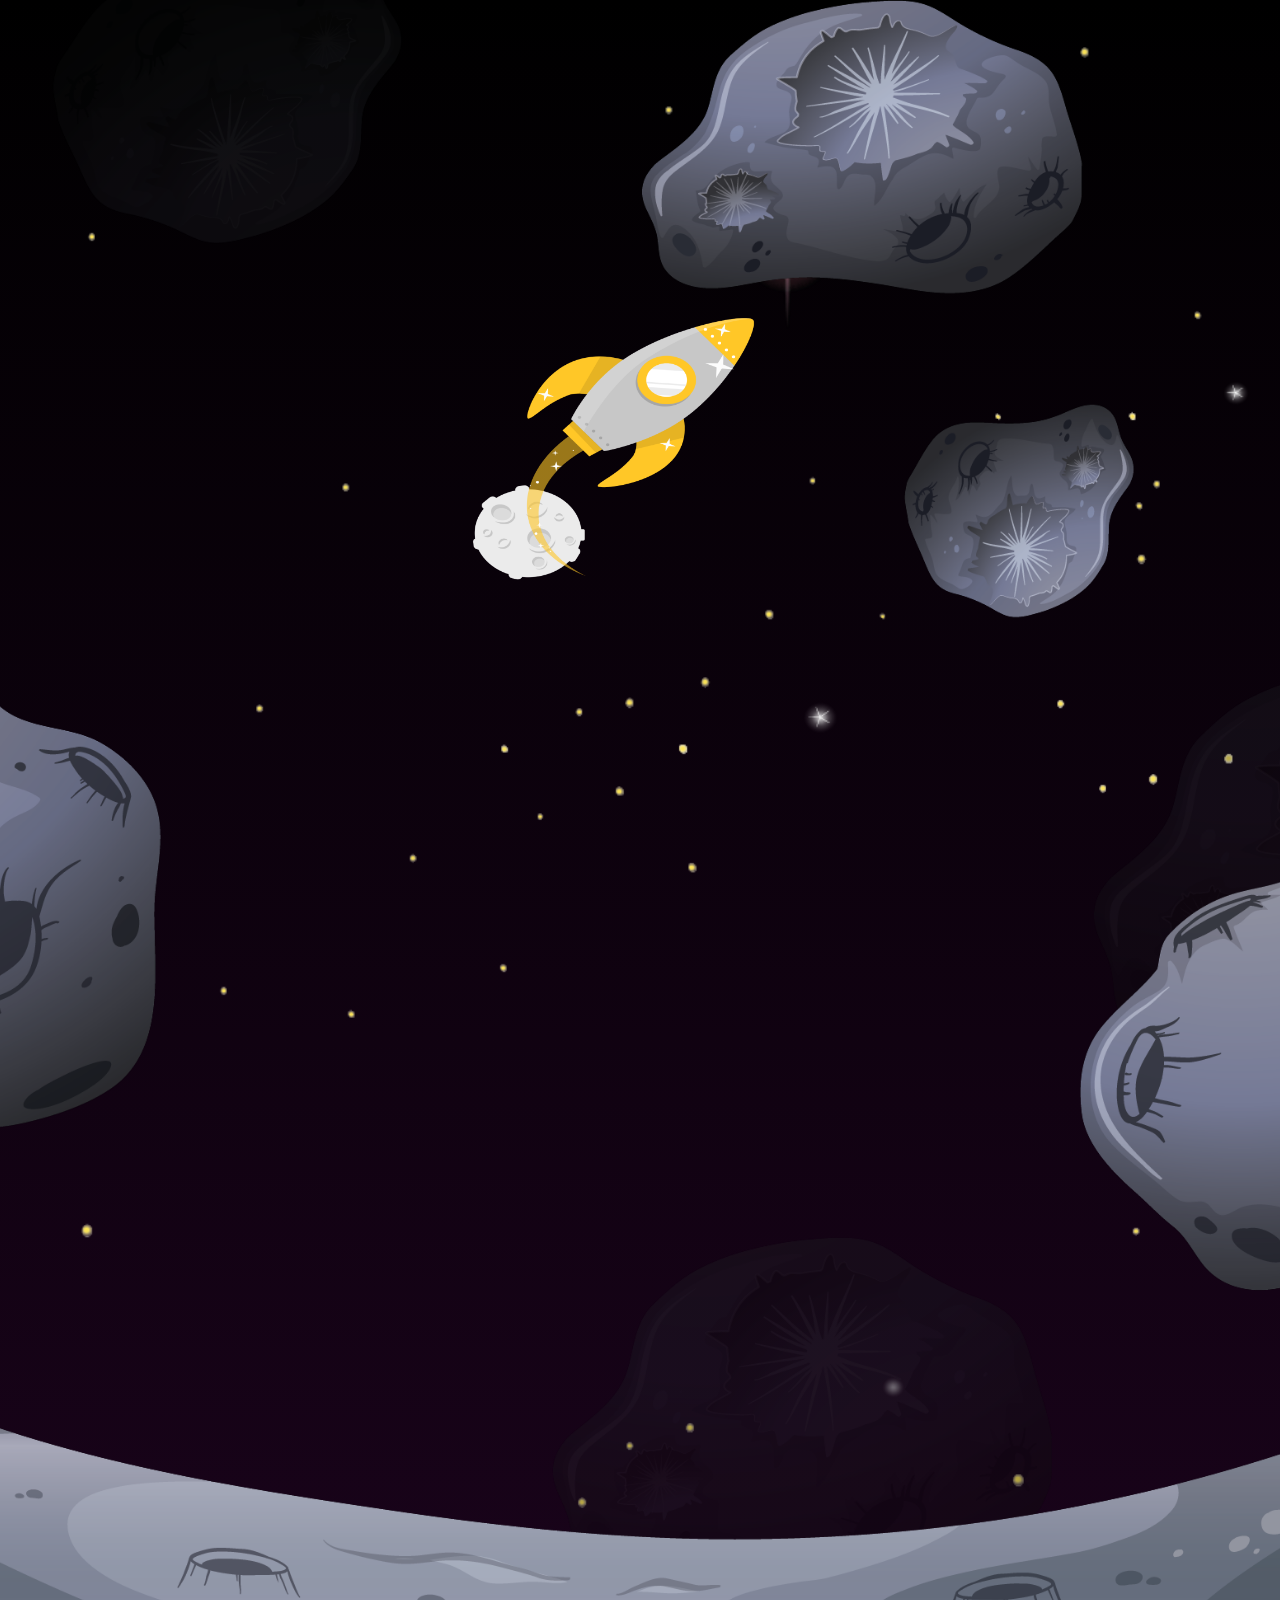
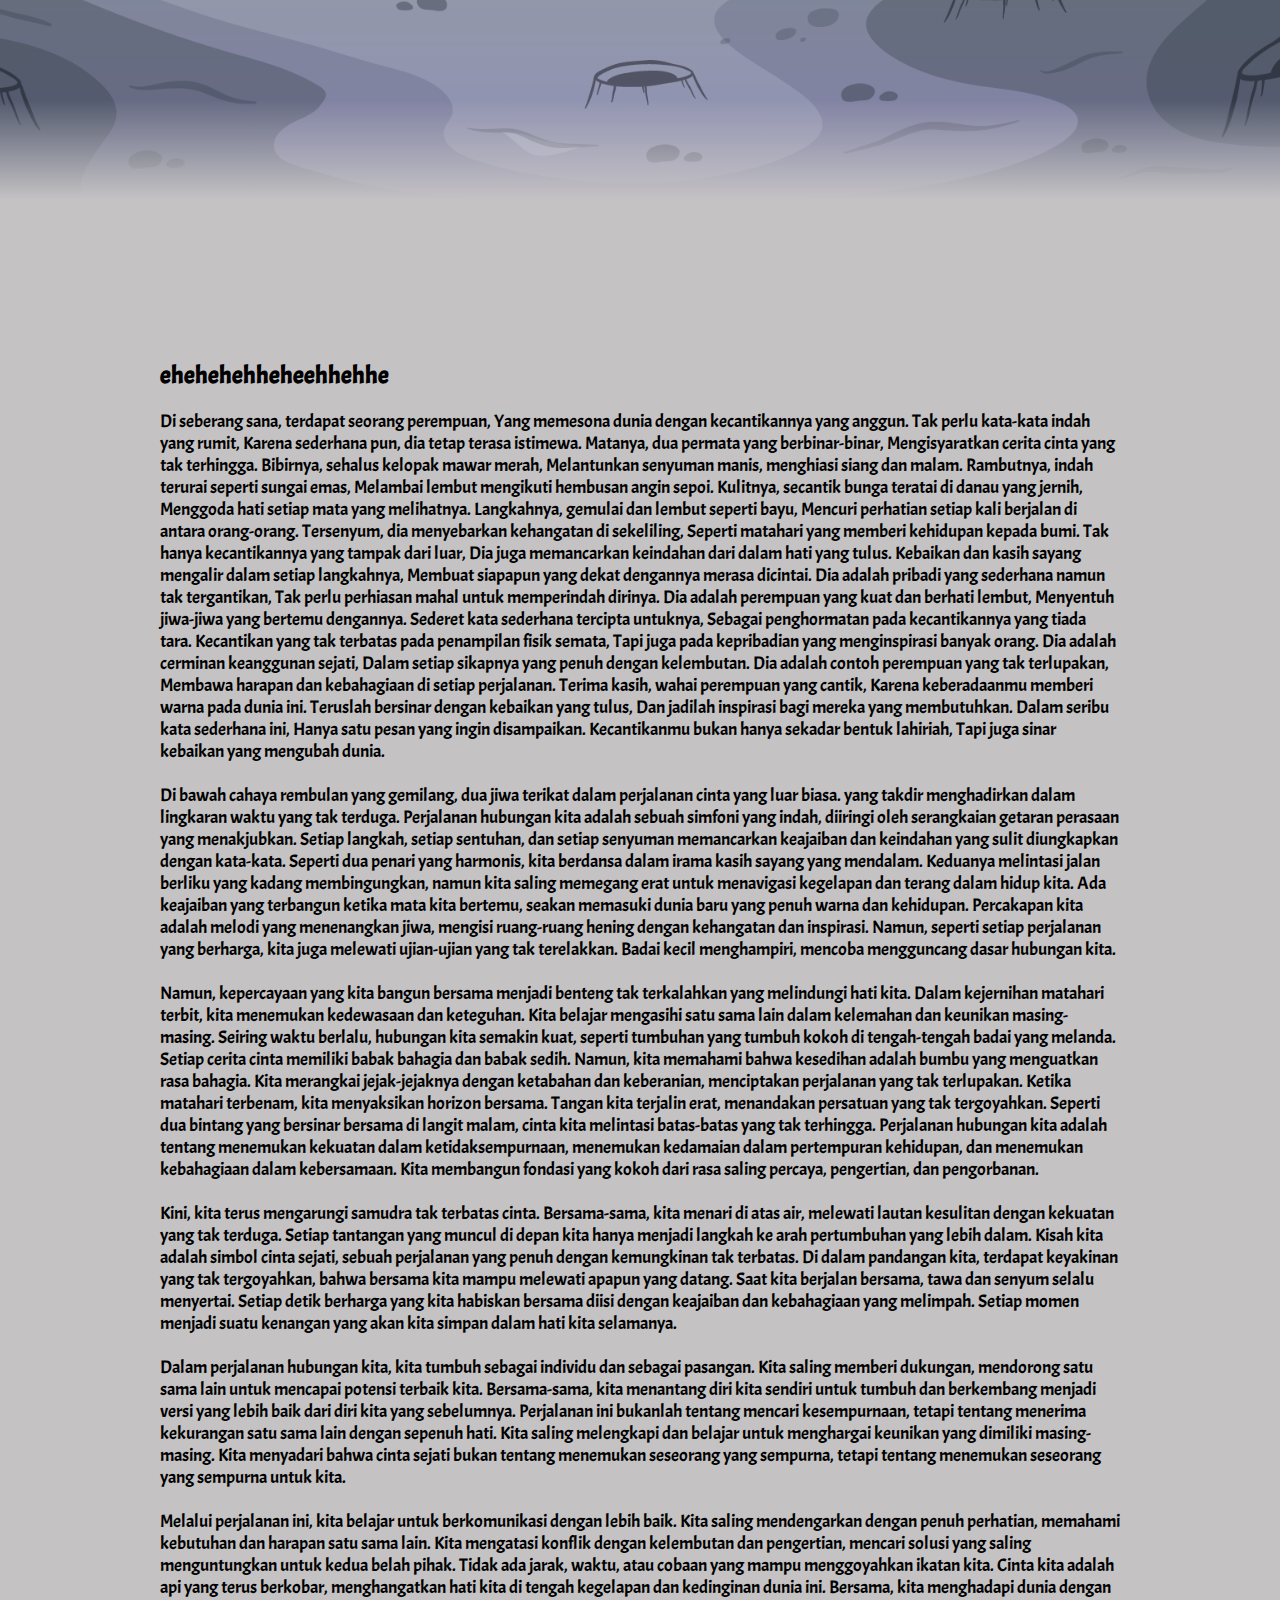
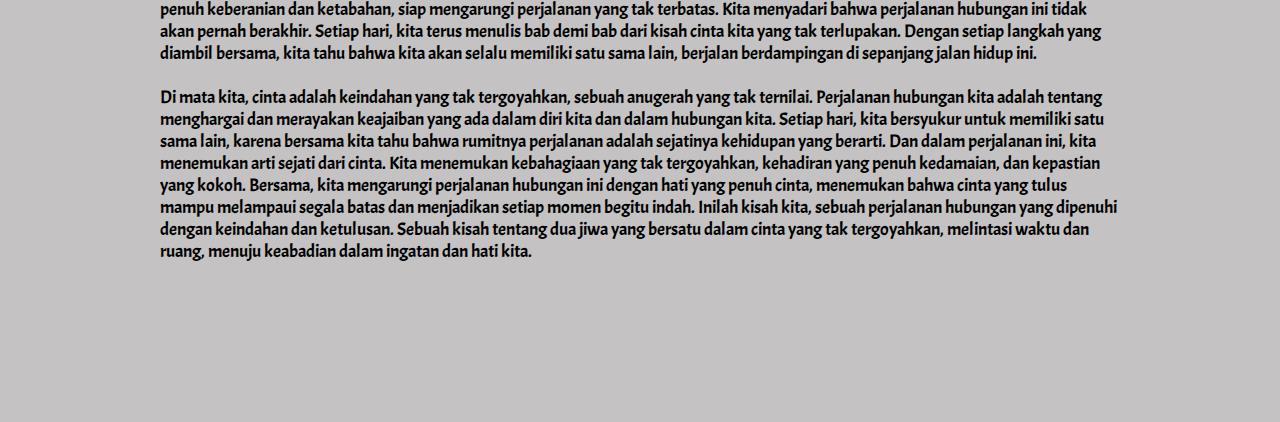
==== index.html @ 90d09c74 "Add files via upload" ====
<!DOCTYPE html>
<html lang="en">
<head>
    <meta charset="UTF-8">
    <meta http-equiv="X-UA-Compatible" content="IE=edge">
    <meta name="viewport" content="width=device-width, initial-scale=1.0">
    <title>paralax effect</title>
    <link rel="stylesheet" href="style.css">
</head>
<body>
    <div class="paralax">
        <img src="stars.png" id="stars">
        <img src="meteorid.png" id="meteroid">
        <img src="rocket.png" id="rocket">
        <h1 id="text">OUR JOURNEY</h1>
        <a href="halaman2.html" id="button">Exproler</a>
    </div>
    <div class="description">
        <h2> ehehehehheheehhehhe</h2><br>
        <p> Di seberang sana, terdapat seorang perempuan,
            Yang memesona dunia dengan kecantikannya yang anggun.
            Tak perlu kata-kata indah yang rumit,
            Karena sederhana pun, dia tetap terasa istimewa.
            
            Matanya, dua permata yang berbinar-binar,
            Mengisyaratkan cerita cinta yang tak terhingga.
            Bibirnya, sehalus kelopak mawar merah,
            Melantunkan senyuman manis, menghiasi siang dan malam.
            
            Rambutnya, indah terurai seperti sungai emas,
            Melambai lembut mengikuti hembusan angin sepoi.
            Kulitnya, secantik bunga teratai di danau yang jernih,
            Menggoda hati setiap mata yang melihatnya.
            
            Langkahnya, gemulai dan lembut seperti bayu,
            Mencuri perhatian setiap kali berjalan di antara orang-orang.
            Tersenyum, dia menyebarkan kehangatan di sekeliling,
            Seperti matahari yang memberi kehidupan kepada bumi.
            
            Tak hanya kecantikannya yang tampak dari luar,
            Dia juga memancarkan keindahan dari dalam hati yang tulus.
            Kebaikan dan kasih sayang mengalir dalam setiap langkahnya,
            Membuat siapapun yang dekat dengannya merasa dicintai.
            
            Dia adalah pribadi yang sederhana namun tak tergantikan,
            Tak perlu perhiasan mahal untuk memperindah dirinya.
            Dia adalah perempuan yang kuat dan berhati lembut,
            Menyentuh jiwa-jiwa yang bertemu dengannya.
            
            Sederet kata sederhana tercipta untuknya,
            Sebagai penghormatan pada kecantikannya yang tiada tara.
            Kecantikan yang tak terbatas pada penampilan fisik semata,
            Tapi juga pada kepribadian yang menginspirasi banyak orang.
            
            Dia adalah cerminan keanggunan sejati,
            Dalam setiap sikapnya yang penuh dengan kelembutan.
            Dia adalah contoh perempuan yang tak terlupakan,
            Membawa harapan dan kebahagiaan di setiap perjalanan.
            
            Terima kasih, wahai perempuan yang cantik,
            Karena keberadaanmu memberi warna pada dunia ini.
            Teruslah bersinar dengan kebaikan yang tulus,
            Dan jadilah inspirasi bagi mereka yang membutuhkan.
            
            Dalam seribu kata sederhana ini,
            Hanya satu pesan yang ingin disampaikan.
            Kecantikanmu bukan hanya sekadar bentuk lahiriah,
            Tapi juga sinar kebaikan yang mengubah dunia.</p>

            <p>
                <br>
                Di bawah cahaya rembulan yang gemilang, dua jiwa terikat dalam perjalanan cinta yang luar biasa. yang takdir menghadirkan dalam lingkaran waktu yang tak terduga.
Perjalanan hubungan kita adalah sebuah simfoni yang indah, diiringi oleh serangkaian getaran perasaan yang menakjubkan. Setiap langkah, setiap sentuhan, dan setiap senyuman memancarkan keajaiban dan keindahan yang sulit diungkapkan dengan kata-kata.
Seperti dua penari yang harmonis, kita berdansa dalam irama kasih sayang yang mendalam. Keduanya melintasi jalan berliku yang kadang membingungkan, namun kita saling memegang erat untuk menavigasi kegelapan dan terang dalam hidup kita.
Ada keajaiban yang terbangun ketika mata kita bertemu, seakan memasuki dunia baru yang penuh warna dan kehidupan. Percakapan kita adalah melodi yang menenangkan jiwa, mengisi ruang-ruang hening dengan kehangatan dan inspirasi.
Namun, seperti setiap perjalanan yang berharga, kita juga melewati ujian-ujian yang tak terelakkan. Badai kecil menghampiri, mencoba mengguncang dasar hubungan kita. </p>

<p>
    <br>
Namun, kepercayaan yang kita bangun bersama menjadi benteng tak terkalahkan yang melindungi hati kita.
Dalam kejernihan matahari terbit, kita menemukan kedewasaan dan keteguhan. Kita belajar mengasihi satu sama lain dalam kelemahan dan keunikan masing-masing. Seiring waktu berlalu, hubungan kita semakin kuat, seperti tumbuhan yang tumbuh kokoh di tengah-tengah badai yang melanda.
Setiap cerita cinta memiliki babak bahagia dan babak sedih. Namun, kita memahami bahwa kesedihan adalah bumbu yang menguatkan rasa bahagia. Kita merangkai jejak-jejaknya dengan ketabahan dan keberanian, menciptakan perjalanan yang tak terlupakan.
Ketika matahari terbenam, kita menyaksikan horizon bersama. Tangan kita terjalin erat, menandakan persatuan yang tak tergoyahkan. Seperti dua bintang yang bersinar bersama di langit malam, cinta kita melintasi batas-batas yang tak terhingga.
Perjalanan hubungan kita adalah tentang menemukan kekuatan dalam ketidaksempurnaan, menemukan kedamaian dalam pertempuran kehidupan, dan menemukan kebahagiaan dalam kebersamaan. Kita membangun fondasi yang kokoh dari rasa saling percaya, pengertian, dan pengorbanan.</p>

<p>
   <br>
Kini, kita terus mengarungi samudra tak terbatas cinta. Bersama-sama, kita menari di atas air, melewati lautan kesulitan dengan kekuatan yang tak terduga. Setiap tantangan yang muncul di depan kita hanya menjadi langkah ke arah pertumbuhan yang lebih dalam.
Kisah kita adalah simbol cinta sejati, sebuah perjalanan yang penuh dengan kemungkinan tak terbatas. Di dalam pandangan kita, terdapat keyakinan yang tak tergoyahkan, bahwa bersama kita mampu melewati apapun yang datang.
Saat kita berjalan bersama, tawa dan senyum selalu menyertai. Setiap detik berharga yang kita habiskan bersama diisi dengan keajaiban dan kebahagiaan yang melimpah. Setiap momen menjadi suatu kenangan yang akan kita simpan dalam hati kita selamanya.</p>

<p>
    <br>
Dalam perjalanan hubungan kita, kita tumbuh sebagai individu dan sebagai pasangan. Kita saling memberi dukungan, mendorong satu sama lain untuk mencapai potensi terbaik kita. Bersama-sama, kita menantang diri kita sendiri untuk tumbuh dan berkembang menjadi versi yang lebih baik dari diri kita yang sebelumnya.
Perjalanan ini bukanlah tentang mencari kesempurnaan, tetapi tentang menerima kekurangan satu sama lain dengan sepenuh hati. Kita saling melengkapi dan belajar untuk menghargai keunikan yang dimiliki masing-masing. Kita menyadari bahwa cinta sejati bukan tentang menemukan seseorang yang sempurna, tetapi tentang menemukan seseorang yang sempurna untuk kita.</p>

<p>
    <br>
Melalui perjalanan ini, kita belajar untuk berkomunikasi dengan lebih baik. Kita saling mendengarkan dengan penuh perhatian, memahami kebutuhan dan harapan satu sama lain. Kita mengatasi konflik dengan kelembutan dan pengertian, mencari solusi yang saling menguntungkan untuk kedua belah pihak.
Tidak ada jarak, waktu, atau cobaan yang mampu menggoyahkan ikatan kita. Cinta kita adalah api yang terus berkobar, menghangatkan hati kita di tengah kegelapan dan kedinginan dunia ini. Bersama, kita menghadapi dunia dengan penuh keberanian dan ketabahan, siap mengarungi perjalanan yang tak terbatas.
Kita menyadari bahwa perjalanan hubungan ini tidak akan pernah berakhir. Setiap hari, kita terus menulis bab demi bab dari kisah cinta kita yang tak terlupakan. Dengan setiap langkah yang diambil bersama, kita tahu bahwa kita akan selalu memiliki satu sama lain, berjalan berdampingan di sepanjang jalan hidup ini.</p>

<p>
    <br>
Di mata kita, cinta adalah keindahan yang tak tergoyahkan, sebuah anugerah yang tak ternilai. Perjalanan hubungan kita adalah tentang menghargai dan merayakan keajaiban yang ada dalam diri kita dan dalam hubungan kita. Setiap hari, kita bersyukur untuk memiliki satu sama lain, karena bersama kita tahu bahwa rumitnya perjalanan adalah sejatinya kehidupan yang berarti.
Dan dalam perjalanan ini, kita menemukan arti sejati dari cinta. Kita menemukan kebahagiaan yang tak tergoyahkan, kehadiran yang penuh kedamaian, dan kepastian yang kokoh. Bersama, kita mengarungi perjalanan hubungan ini dengan hati yang penuh cinta, menemukan bahwa cinta yang tulus mampu melampaui segala batas dan menjadikan setiap momen begitu indah.
Inilah kisah kita, sebuah perjalanan hubungan yang dipenuhi dengan keindahan dan ketulusan. Sebuah kisah tentang dua jiwa yang bersatu dalam cinta yang tak tergoyahkan, melintasi waktu dan ruang, menuju keabadian dalam ingatan dan hati kita.
</p>
    </div>
    <script src="script.js"></script>
</body>
</html>
---- style.css ----
@import url('https://fonts.googleapis.com/css2?family=Acme&display=swap');
*{
    margin: 0;
    padding: 0;
    box-sizing: border-box;
    scroll-behavior: smooth;
}

body{
   background: linear-gradient( black, #38073b);
   font-family: 'Acme', sans-serif;
}
    

.paralax {
    position: relative;
    width: 100%;
    height: 200vh;
    padding: 300px;
    display: flex;
    justify-content: center;
    align-items: center;
    overflow: hidden;
}

.paralax::before {
    content: "";
    position: absolute;
    bottom: 0;
    width: 100%;
    height: 100px;
    background: linear-gradient(to top,#c4c2c3,transparent);
    z-index: 1000;
}

.paralax img{
    position: absolute;
    top: 0;
    left: 0;
    width: 100%;
    height: 100%;
    object-fit: cover;
}

#text{
    position: absolute;
    font: size 4.8em;
    color:white;
    letter-spacing: 2px;
    text-align: center;
    text-shadow: 3px 3px 10px grey;
    bottom: -100px;
}

#button{
    position: absolute;
    font-size: 1em;
    border-radius: 20px;
    color: black;
    background-color: white;
    padding: 10px 50px;
    text-decoration: none;
    transform: translateY(100px);
    bottom: -100px;
}

.description {
    position: relative;
    padding: 10em;
    background-color: #c4c2c3;
}

.description p{
    font-size: 1.1em;
}

.h2{
    text-align: center;
    padding: 8em;    
}
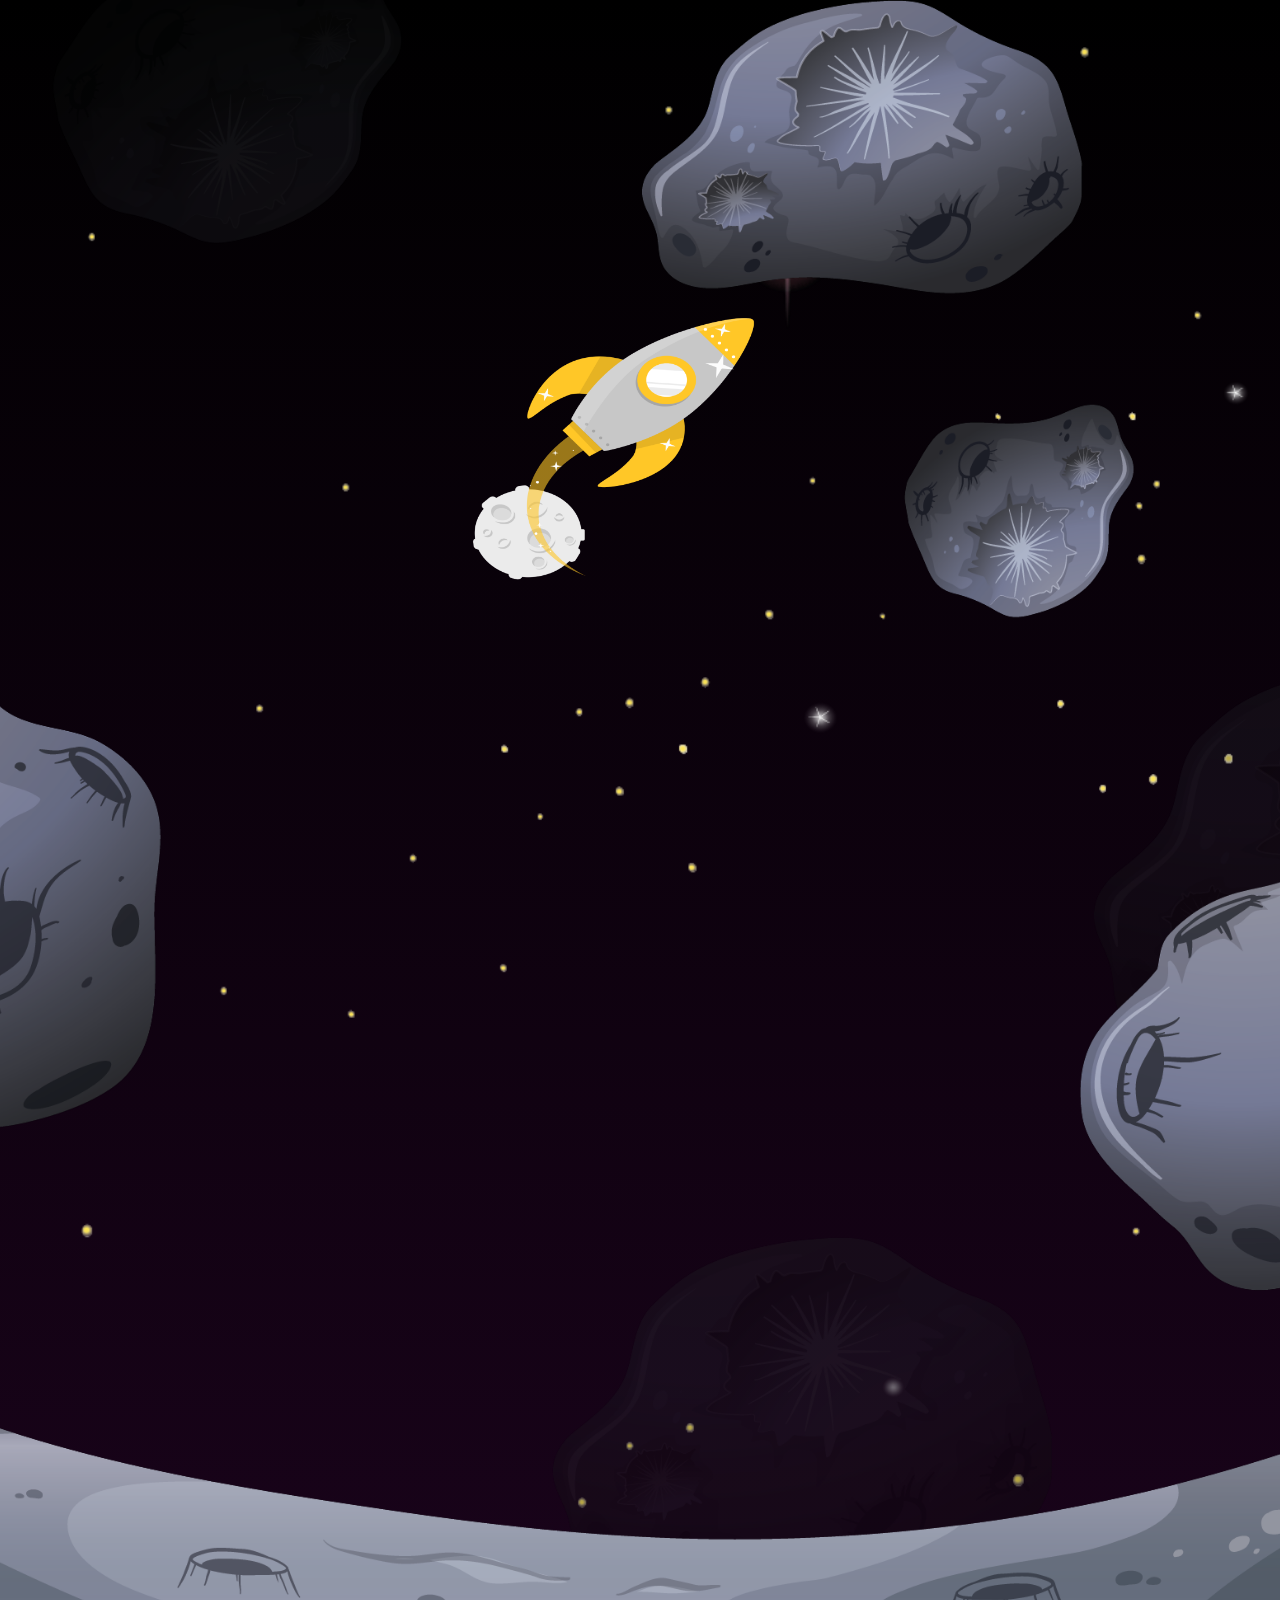
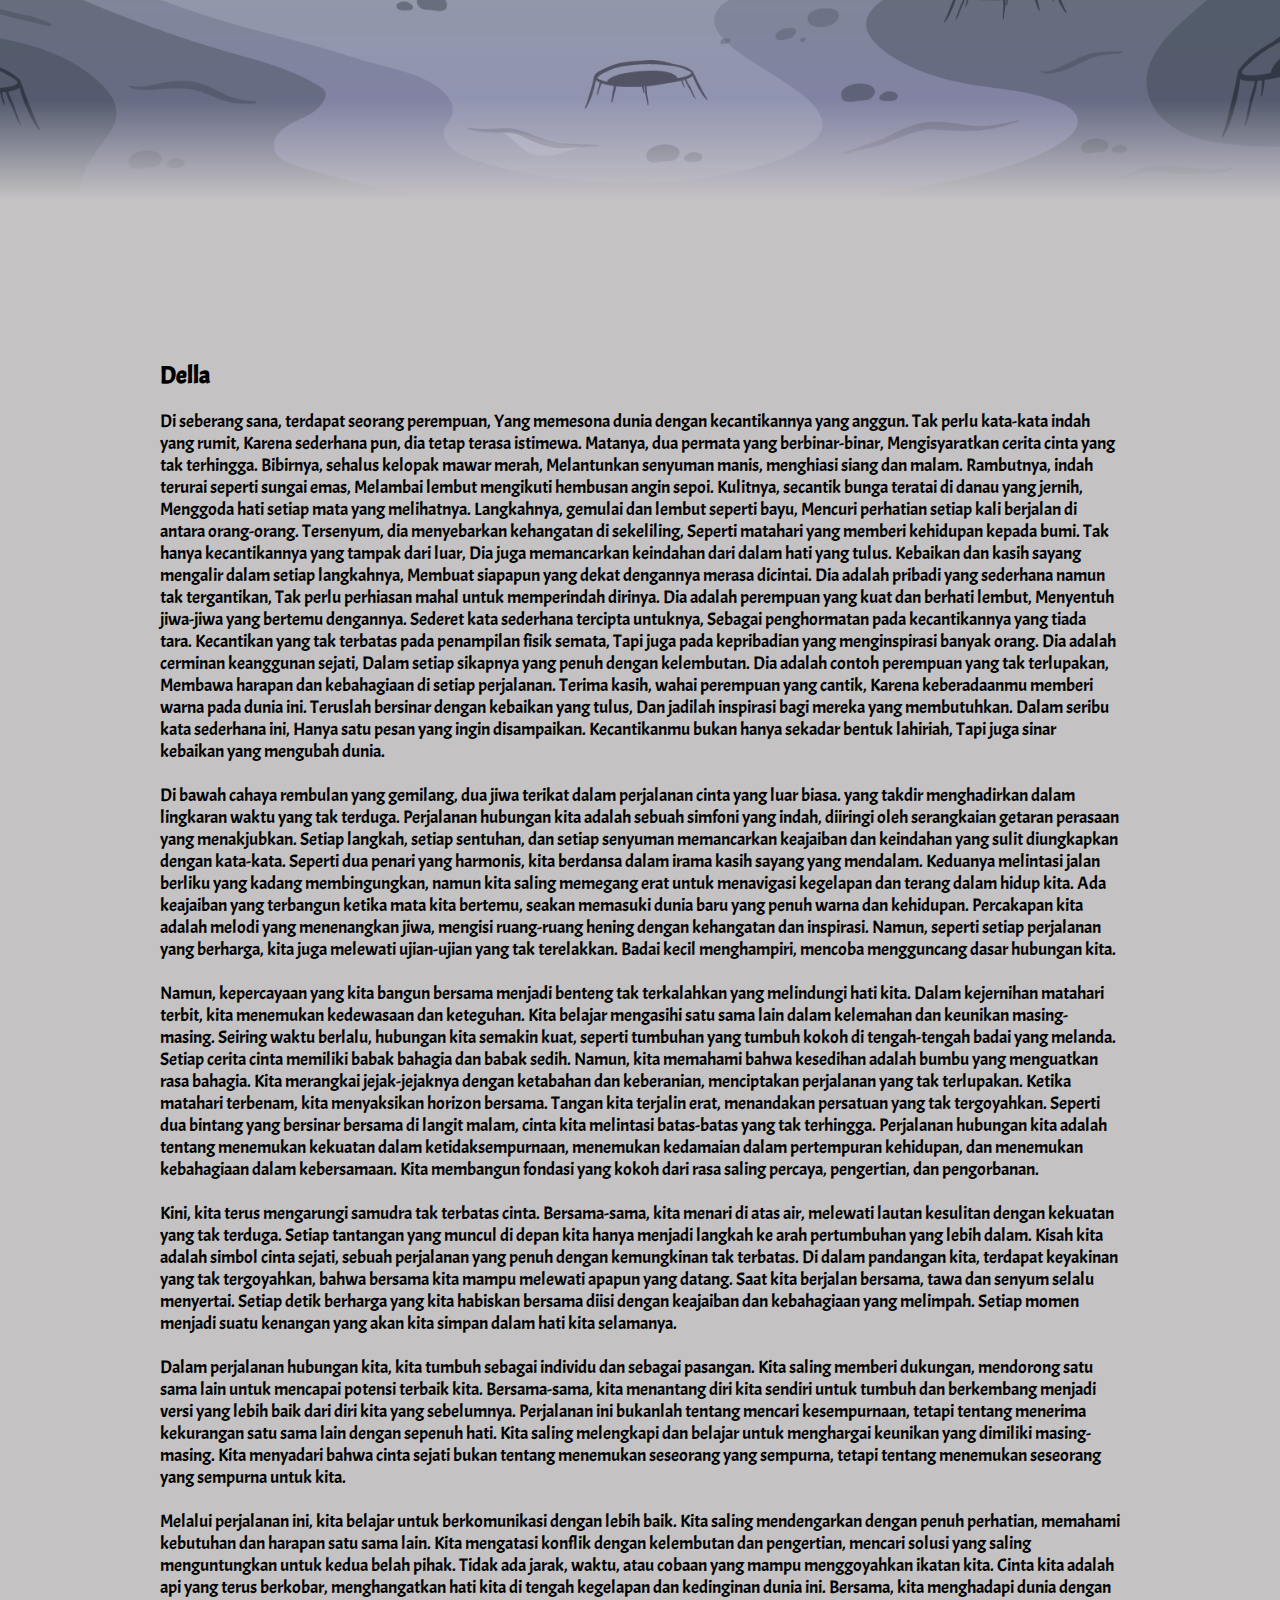
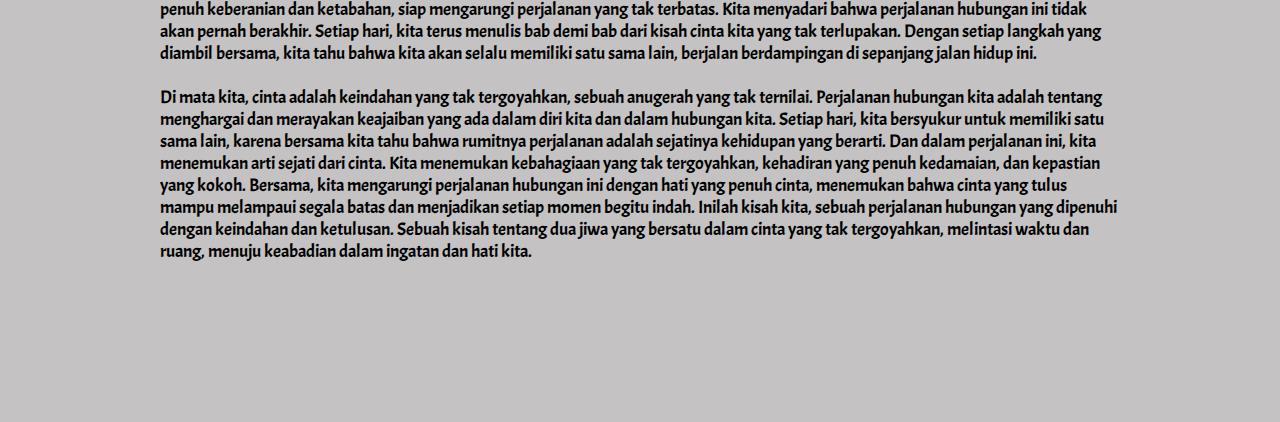
==== commit fb278e99: "Update index.html" ====
--- a/index.html
+++ b/index.html
@@ -16,7 +16,7 @@
         <a href="halaman2.html" id="button">Exproler</a>
     </div>
     <div class="description">
-        <h2> ehehehehheheehhehhe</h2><br>
+        <h2> Della</h2><br>
         <p> Di seberang sana, terdapat seorang perempuan,
             Yang memesona dunia dengan kecantikannya yang anggun.
             Tak perlu kata-kata indah yang rumit,
@@ -109,4 +109,4 @@
     </div>
     <script src="script.js"></script>
 </body>
-</html>+</html>
